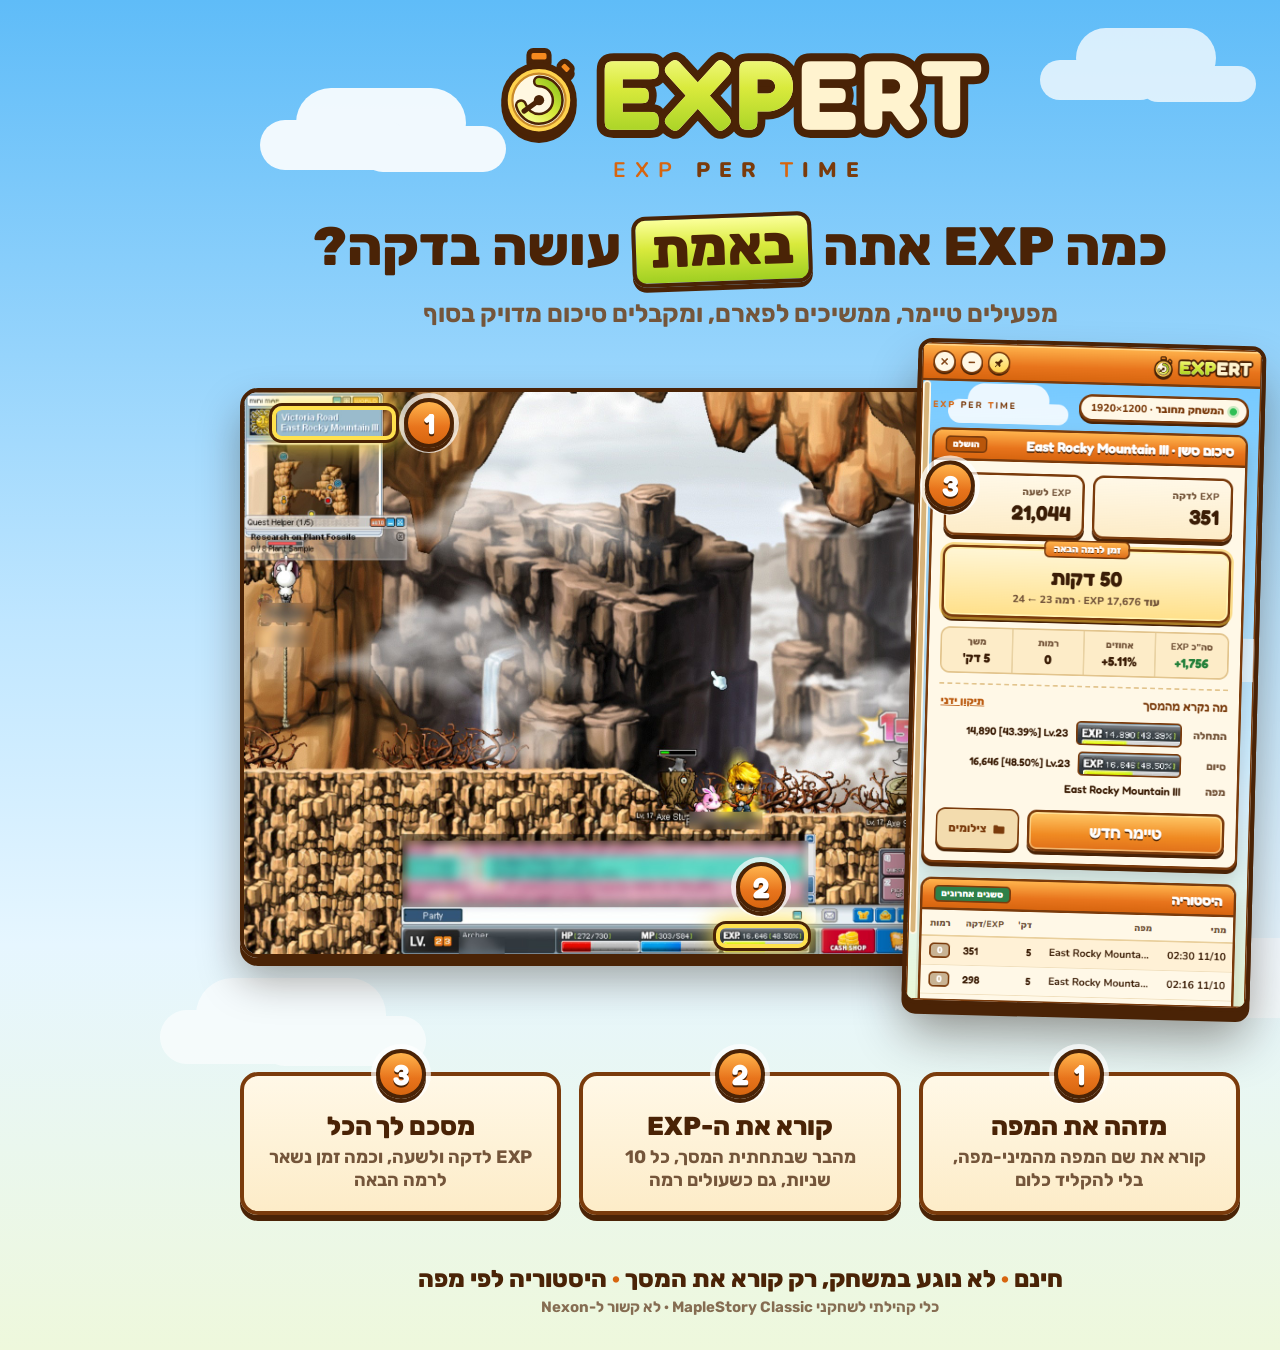
==== dev/marketing/poster.html @ 3d8f5e29 "feat: Release EXPERT 1.0.0, a screen-reading EXP timer for MapleStory EXPERT times a farming session" ====
<!doctype html>
<html lang="he" dir="rtl">
<head>
<meta charset="utf-8">
<title>EXPERT poster</title>
<link href="https://fonts.googleapis.com/css2?family=Fredoka:wght@500;600;700&family=Nunito:wght@700;800;900&family=Rubik:wght@500;700;800;900&display=swap" rel="stylesheet">
<style>
  :root {
    --cream: #fff8e7; --cream-2: #fdecc8; --ink: #3b1d06; --muted: #74553a;
    --wood: #7a3b0c; --wood-dark: #4a2306; --orange: #f58a1f;
    --bar-fill: linear-gradient(#fbff9a, #d9ea3c 45%, #9fcf22);
  }
  * { box-sizing: border-box; }
  html, body { margin: 0; }
  body {
    width: 1080px; height: 1350px; overflow: hidden; position: relative;
    font-family: "Rubik", "Nunito", sans-serif; color: var(--ink);
    background: linear-gradient(#5fbcf8 0%, #bfe6ff 46%, #e6f6ff 70%, #eef8dc 100%);
  }
  .cloud { position: absolute; background: #fff; border-radius: 999px; opacity: .9;
           box-shadow: 46px -22px 0 10px #fff, 98px 4px 0 -2px #fff; }
  .c1 { width: 150px; height: 50px; top: 120px; left: 60px; }
  .c2 { width: 120px; height: 40px; top: 60px; right: 120px; opacity: .75; }
  .c3 { width: 170px; height: 54px; top: 1010px; left: -40px; opacity: .6; }
  .c4 { width: 140px; height: 46px; top: 970px; right: 10px; opacity: .55; }

  /* ---------- header ---------- */
  .header { position: absolute; top: 44px; left: 0; right: 0; display: flex; flex-direction: column; align-items: center; }
  .brand { display: flex; align-items: center; gap: 16px; direction: ltr; }
  .watch { width: 92px; height: 92px; filter: drop-shadow(0 5px 0 var(--wood-dark)); }
  .wordmark { position: relative; font: 700 98px/1 "Fredoka", sans-serif; letter-spacing: 4px; }
  .wm-base { color: #fff3cf; -webkit-text-stroke: 16px var(--wood-dark); paint-order: stroke fill; text-shadow: 0 7px 0 var(--wood-dark); }
  .wm-fill { position: absolute; left: 0; top: 0; color: transparent; background: var(--bar-fill);
             -webkit-background-clip: text; background-clip: text; }
  .slogan { margin-top: 14px; font: 900 21px "Nunito", sans-serif; letter-spacing: 9px; color: var(--wood); direction: ltr; }
  .slogan b { color: #d7650f; }
  .headline { margin: 30px 0 0; font: 800 54px/1.1 "Rubik", sans-serif; color: var(--wood-dark); text-align: center; }
  .headline .hl { display: inline-block; padding: 0 14px 4px; border-radius: 14px; background: var(--bar-fill);
                  border: 4px solid var(--wood-dark); box-shadow: 0 5px 0 var(--wood-dark); transform: rotate(-2deg); }
  .sub { margin-top: 14px; font: 700 25px "Rubik", sans-serif; color: var(--muted); text-align: center; }

  /* ---------- scene ---------- */
  .frame { position: absolute; left: 40px; top: 388px; width: 908px; height: 570px;
           border: 4px solid var(--wood-dark); border-radius: 18px; overflow: hidden;
           box-shadow: 0 8px 0 var(--wood-dark), 0 22px 40px rgba(30, 15, 0, .35); }
  .frame img { display: block; width: 900px; height: 562px; }
  .ring { position: absolute; border: 4px solid #ffe14d; border-radius: 10px;
          box-shadow: 0 0 0 3px var(--wood-dark), 0 0 22px 6px rgba(255, 225, 77, .85); }
  .marker { position: absolute; width: 50px; height: 50px; border-radius: 50%; display: grid; place-items: center;
            font: 700 29px/1 "Fredoka", sans-serif; color: #fff; text-shadow: 0 2px 0 var(--wood-dark);
            background: linear-gradient(#ffb44d, #e8741c 60%, #d7650f); border: 4px solid var(--wood-dark);
            box-shadow: 0 4px 0 var(--wood-dark), 0 0 0 5px rgba(255, 255, 255, .7); }

  .app { position: absolute; right: 26px; top: 346px; width: 340px; border-radius: 10px; overflow: hidden;
         box-shadow: 0 0 0 4px var(--wood-dark), 0 10px 0 4px var(--wood-dark), 0 30px 50px rgba(30, 15, 0, .45);
         transform: rotate(1.5deg); }
  .app img { display: block; width: 340px; }
  .app .marker { left: 6px; top: 118px; }

  /* ---------- steps ---------- */
  .steps { position: absolute; left: 40px; right: 40px; top: 1072px; display: grid; grid-template-columns: repeat(3, 1fr); gap: 18px; }
  .step { position: relative; padding: 30px 18px 18px; border-radius: 18px; background: linear-gradient(var(--cream), var(--cream-2));
          border: 4px solid var(--wood); box-shadow: 0 6px 0 var(--wood-dark); text-align: center; }
  .step .marker { top: -27px; left: 50%; transform: translateX(-50%); }
  .step h3 { margin: 6px 0 4px; font: 800 26px/1.15 "Rubik", sans-serif; color: var(--wood-dark); }
  .step p { margin: 0; font: 700 18px/1.3 "Rubik", sans-serif; color: var(--muted); }

  .footer { position: absolute; left: 0; right: 0; bottom: 34px; text-align: center; }
  .footer .main { font: 800 24px "Rubik", sans-serif; color: var(--wood-dark); }
  .footer .main span { color: #d7650f; }
  .footer .small { margin-top: 5px; font: 700 15px "Rubik", sans-serif; color: var(--muted); opacity: .85; }
</style>
</head>
<body>
<span class="cloud c1"></span><span class="cloud c2"></span><span class="cloud c3"></span><span class="cloud c4"></span>

<header class="header">
  <div class="brand">
    <svg class="watch" viewBox="0 0 64 64" aria-hidden="true">
      <defs><linearGradient id="g-arc" x1="0" y1="0" x2="1" y2="1"><stop offset="0" stop-color="#fbff9a"/><stop offset=".5" stop-color="#d9ea3c"/><stop offset="1" stop-color="#8cc21c"/></linearGradient></defs>
      <rect x="25" y="2.5" width="14" height="8" rx="3" fill="#f58a1f" stroke="#4a2306" stroke-width="3.5"/>
      <rect x="29" y="9" width="6" height="6" fill="#4a2306"/>
      <rect x="46" y="11" width="9" height="7" rx="2.5" transform="rotate(45 50.5 14.5)" fill="#f58a1f" stroke="#4a2306" stroke-width="3.5"/>
      <circle cx="32" cy="37" r="24" fill="#ffd34d" stroke="#4a2306" stroke-width="4.5"/>
      <circle cx="32" cy="37" r="18.5" fill="#fff8e1" stroke="#c98a2a" stroke-width="1.5"/>
      <circle cx="32" cy="37" r="13" fill="none" stroke="#4a2306" stroke-width="8.5" stroke-dasharray="57.2 100" transform="rotate(-90 32 37)" stroke-linecap="round"/>
      <circle cx="32" cy="37" r="13" fill="none" stroke="url(#g-arc)" stroke-width="5" stroke-dasharray="57.2 100" transform="rotate(-90 32 37)" stroke-linecap="round"/>
      <path d="M32 37 L21.6 44.6" stroke="#4a2306" stroke-width="3.5" stroke-linecap="round"/>
      <circle cx="32" cy="37" r="3.6" fill="#4a2306"/>
    </svg>
    <span class="wordmark"><span class="wm-base">EXPERT</span><span class="wm-fill">EXP</span></span>
  </div>
  <div class="slogan"><b>EXP</b> PER <b>T</b>IME</div>
  <h1 class="headline">כמה EXP אתה <span class="hl">באמת</span> עושה בדקה?</h1>
  <div class="sub">מפעילים טיימר, ממשיכים לפארם, ומקבלים סיכום מדויק בסוף</div>
</header>

<div class="frame">
  <img src="scene_blurred.jpg" alt="">
  <!-- coordinates = 1920x1200 client pixels x 0.46875 -->
  <span class="ring" style="left:28px; top:14px; width:124px; height:34px"></span>
  <span class="marker" style="left:160px; top:6px">1</span>
  <span class="ring" style="left:472px; top:532px; width:92px; height:24px"></span>
  <span class="marker" style="left:492px; top:470px">2</span>
</div>

<div class="app">
  <img src="app_summary.png" alt="">
  <span class="marker">3</span>
</div>

<section class="steps">
  <div class="step"><span class="marker">1</span><h3>מזהה את המפה</h3><p>קורא את שם המפה מהמיני-מפה, בלי להקליד כלום</p></div>
  <div class="step"><span class="marker">2</span><h3>קורא את ה-EXP</h3><p>מהבר שבתחתית המסך, כל 10 שניות, גם כשעולים רמה</p></div>
  <div class="step"><span class="marker">3</span><h3>מסכם לך הכל</h3><p>EXP לדקה ולשעה, וכמה זמן נשאר לרמה הבאה</p></div>
</section>

<footer class="footer">
  <div class="main">חינם <span>·</span> לא נוגע במשחק, רק קורא את המסך <span>·</span> היסטוריה לפי מפה</div>
  <div class="small">כלי קהילתי לשחקני MapleStory Classic · לא קשור ל-Nexon</div>
</footer>
</body>
</html>
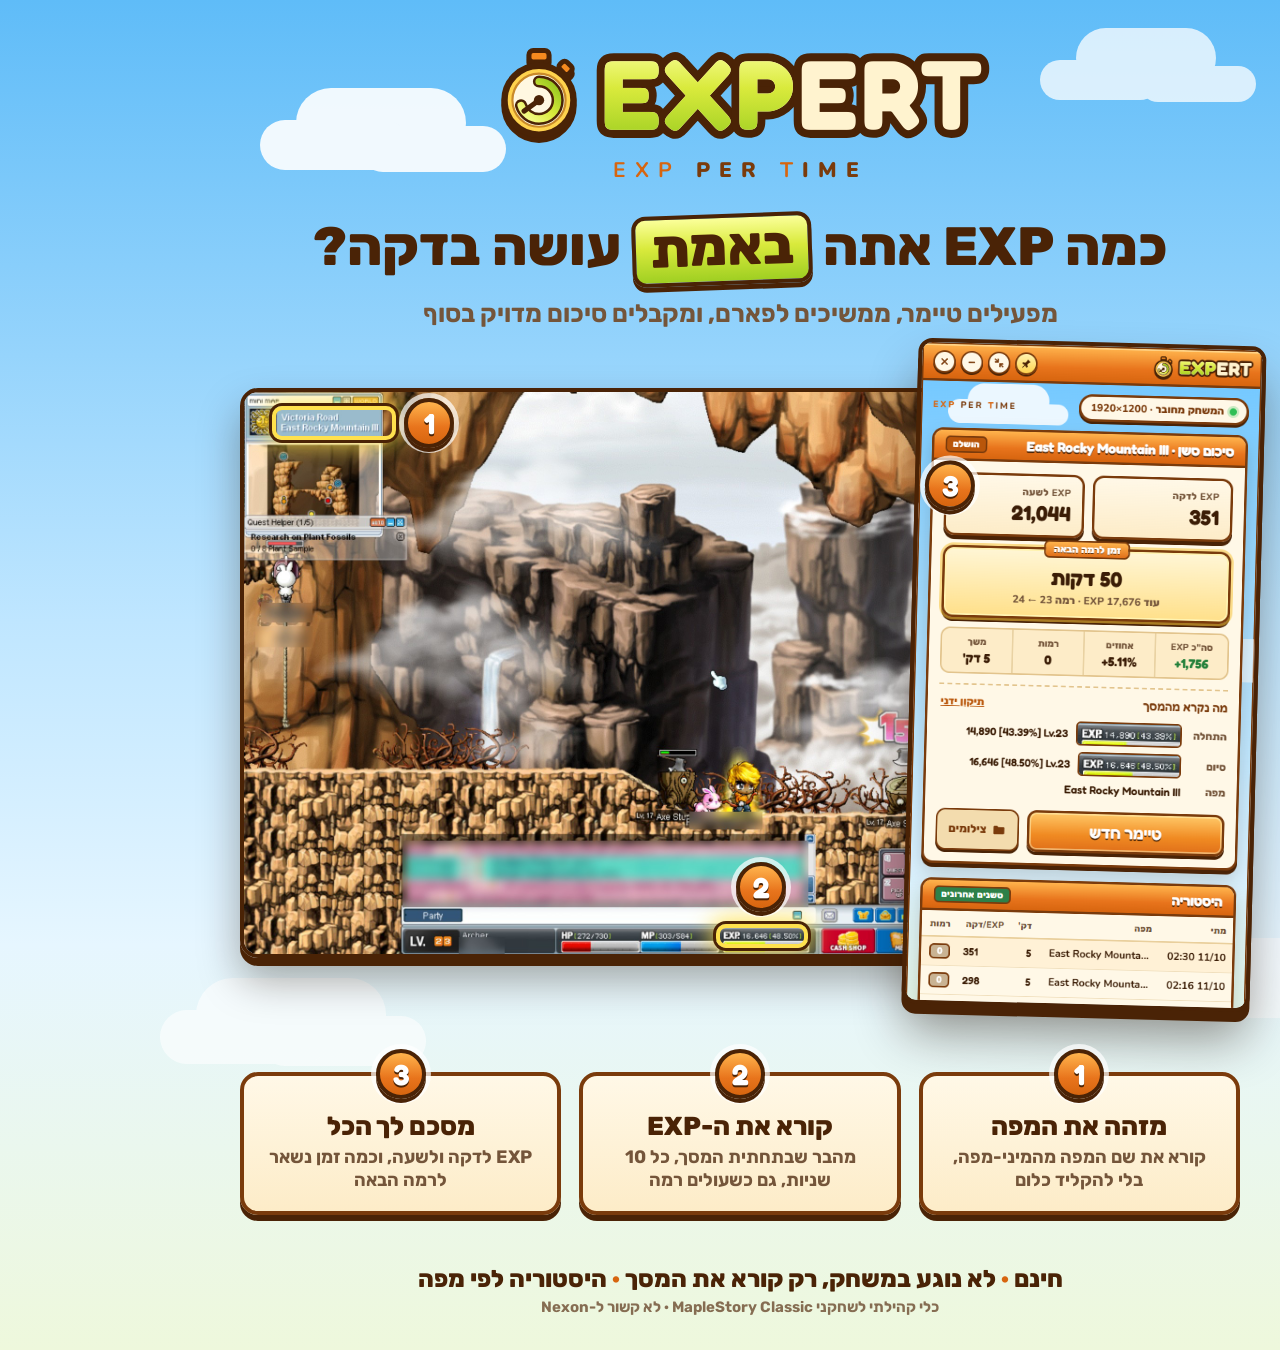
==== commit 70feb0db: "feat(ui): Add an English interface next to Hebrew EXPERT was Hebrew-only, which shut out most MapleS" ====
--- a/dev/marketing/poster.html
+++ b/dev/marketing/poster.html
@@ -54,6 +54,7 @@
   .app { position: absolute; right: 26px; top: 346px; width: 340px; border-radius: 10px; overflow: hidden;
          box-shadow: 0 0 0 4px var(--wood-dark), 0 10px 0 4px var(--wood-dark), 0 30px 50px rgba(30, 15, 0, .45);
          transform: rotate(1.5deg); }
+  .app { height: 658px; }
   .app img { display: block; width: 340px; }
   .app .marker { left: 6px; top: 118px; }
 
